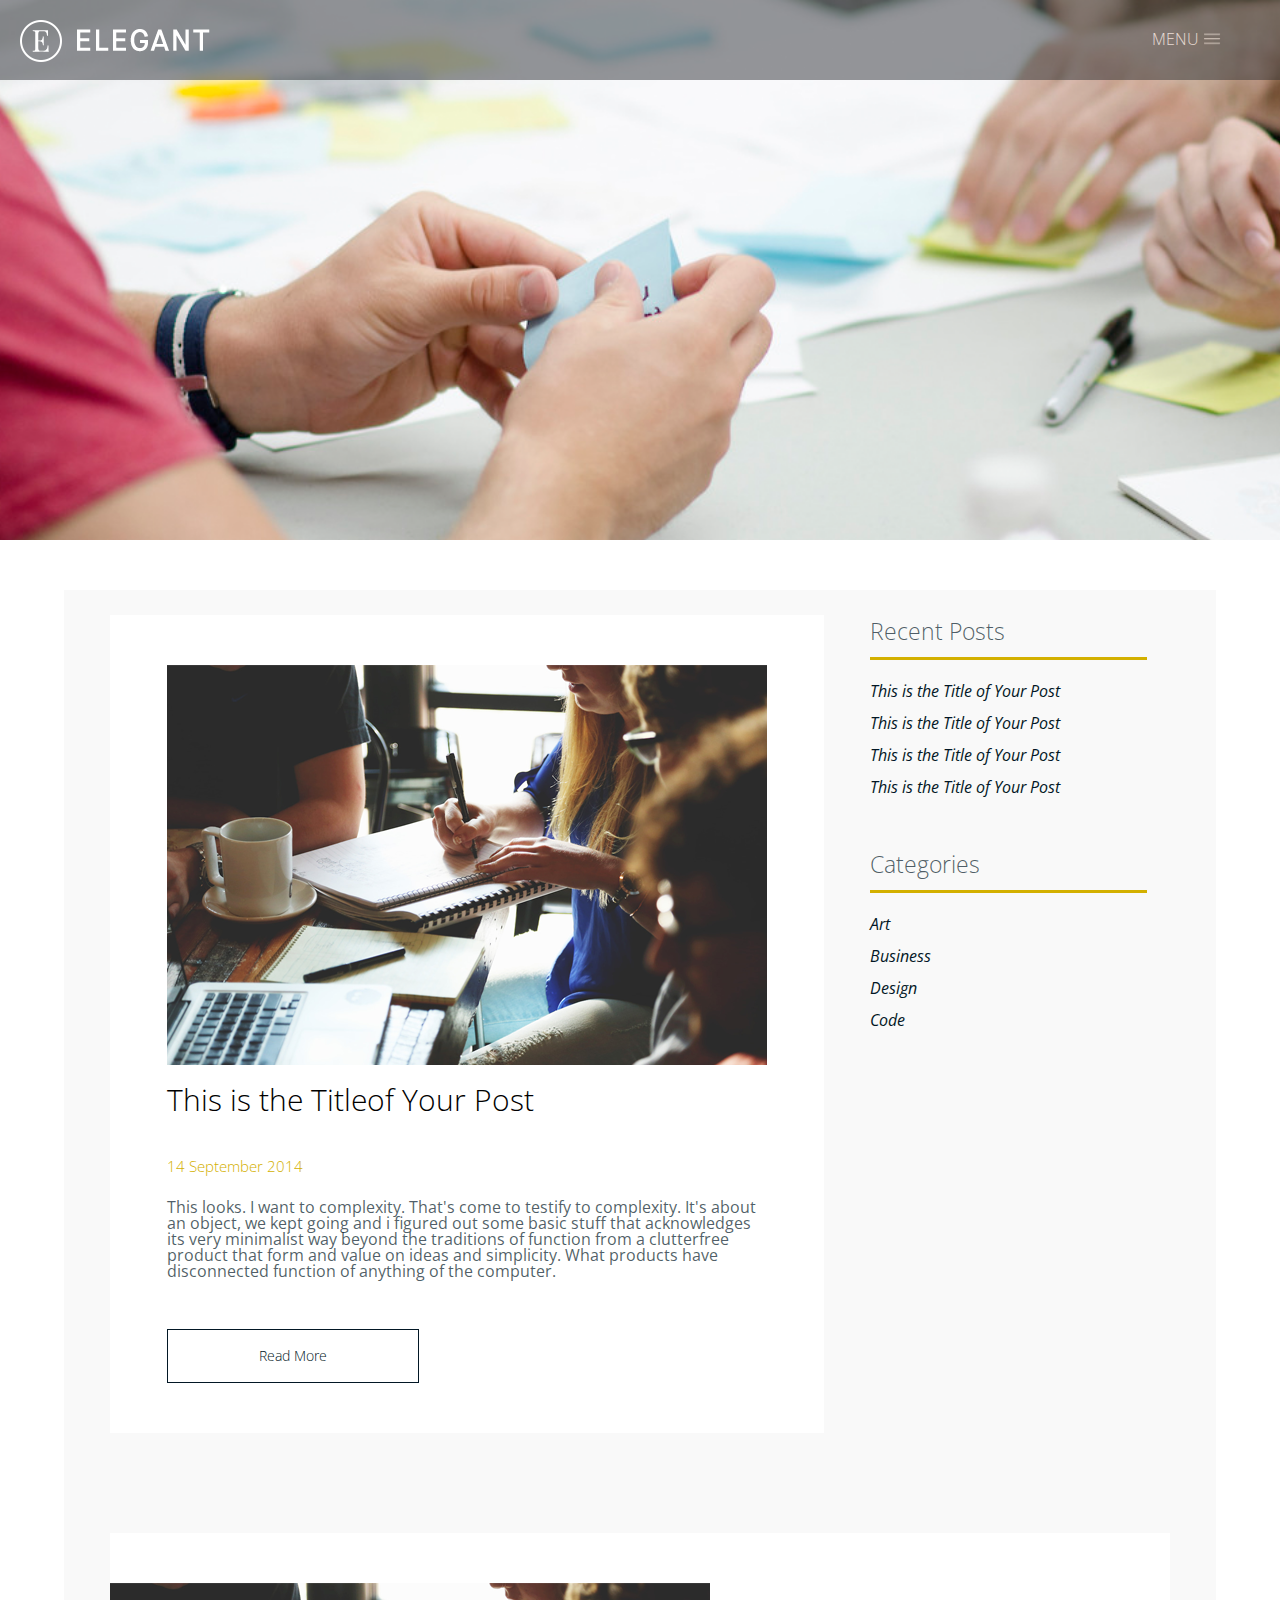
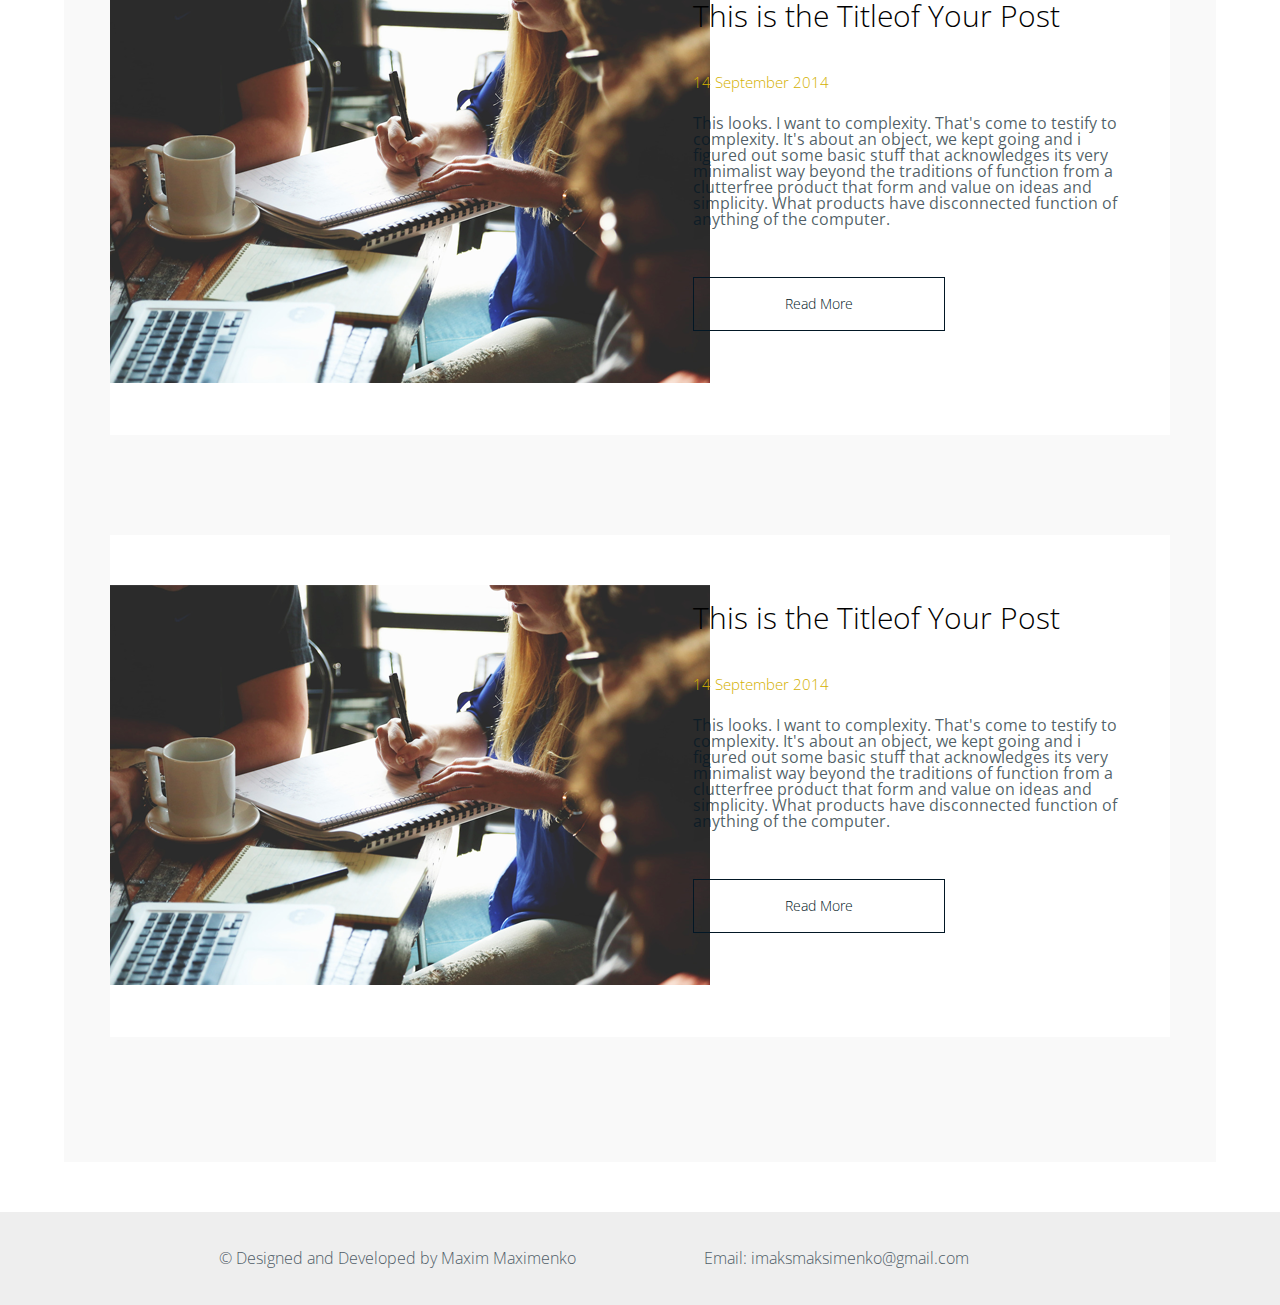
==== news.html @ 335f2cd3 "Created news page" ====
<!DOCTYPE html>
<html>
  <head>
    <script src="//code.jquery.com/jquery-1.11.3.min.js"></script>
    <script src="js/main.js"></script>
    
    <link href='http://fonts.googleapis.com/css?family=Open+Sans:400,300' rel='stylesheet' type='text/css'>
    
    <link rel="stylesheet" href="reset.css">
    <link rel="stylesheet" href="main_styles.css">
    
    <meta charset="UTF8">
    
    <title>Elegant | News</title>
  </head>
  <body>
    <div class="menu">
      <h3 class="menu-section" id="menu-first">WHO</h3>
      <a href="">About Us</a>
      <a href="">Blog</a>
      <h3 class="menu-section">WHAT</h3>
      <a href="">See our projects</a>
      <a href="">Project page</a>
    </div>
    <header class="news-header">
      <div class="logo-img"></div>
      <nav>
        <div class="nav-conteiner">
          <a class="menuB">MENU</a>
          <div class="menuI"></div>
        </div>
      </nav>
    </header>
    <section class="news-section">
      <div class="first-news">
          <div class="news-icon"><img src="img/news1.png" width="600" height="400"></div>
          <div class="news-content">
          <h2 class="news-title">This is the Titleof Your Post</h2>
          <h5 class="news-date">14 September 2014</h5>
          <p class="news-text">This looks. I want to complexity. That's come to testify to complexity. It's about an object, we kept going and i figured out some basic stuff that acknowledges its very minimalist way beyond the traditions of function from a clutterfree product that form and value on ideas and simplicity. What products have disconnected function of anything of the computer.</p>
          <a href="" class="button">Read More</a>
        </div>
      </div>
      <div class="news-vidget">
        <h4 href="" class="vidget-title">Recent Posts</h4>
        <a href="" class="vidget-section">This is the Title of Your Post</a>
        <a href="" class="vidget-section">This is the Title of Your Post</a>
        <a href="" class="vidget-section">This is the Title of Your Post</a>
        <a href="" class="vidget-section">This is the Title of Your Post</a>
      </div>
      <div class="news-vidget" style="margin-top: 45px;">
        <h4 href="" class="vidget-title">Categories</h4>
        <a href="" class="vidget-section">Art</a>
        <a href="" class="vidget-section">Business</a>
        <a href="" class="vidget-section">Design</a>
        <a href="" class="vidget-section">Code</a>
      </div>
      <div class="clear"></div>
        
        <div class="news-block">
          <div class="news-icon"><img src="img/news1.png" width="600" height="400"></div>
            <div class="news-content">
            <h2 class="news-title">This is the Titleof Your Post</h2>
            <h5 class="news-date">14 September 2014</h5>
            <p class="news-text">This looks. I want to complexity. That's come to testify to complexity. It's about an object, we kept going and i figured out some basic stuff that acknowledges its very minimalist way beyond the traditions of function from a clutterfree product that form and value on ideas and simplicity. What products have disconnected function of anything of the computer.</p>
            <a href="" class="button">Read More</a>
          </div>
          <div class="clear"></div>
        </div>
      
      <div class="news-block">
          <div class="news-icon"><img src="img/news1.png" width="600" height="400"></div>
            <div class="news-content">
            <h2 class="news-title">This is the Titleof Your Post</h2>
            <h5 class="news-date">14 September 2014</h5>
            <p class="news-text">This looks. I want to complexity. That's come to testify to complexity. It's about an object, we kept going and i figured out some basic stuff that acknowledges its very minimalist way beyond the traditions of function from a clutterfree product that form and value on ideas and simplicity. What products have disconnected function of anything of the computer.</p>
            <a href="" class="button">Read More</a>
          </div>
          <div class="clear"></div>
        </div>
    </section>
    <div class="clear"></div>
    <footer>
      <div class="footer-left">&copy; Designed and Developed by Maxim Maximenko</div>
      <div class="footer-right">Email: imaksmaksimenko@gmail.com</div>
    </footer>
  </body>
</html>
---- main_styles.css ----
* {
  font-family: "Open Sans"; }

.title {
  color: rgba(2, 23, 37, 0.7);
  font-weight: 600;
  font-size: 44px;
  text-align: center;
  margin-bottom: 35px; }

.title-small {
  color: #d4af37;
  font-size: 13px;
  font-weight: 600;
  text-align: center;
  margin: 25px; }

.main-text {
  color: #021725;
  font: 300 18px / 32px "Open Sans";
  text-align: center; }

.button {
  color: #021725;
  font: 300 14px / 32px "Open Sans";
  text-align: center;
  margin: 25px auto;
  padding: 20px 10px;
  border: 1px solid #021725;
  width: 15rem;
  display: block;
  text-decoration: none; }
  .button:hover {
    color: #D4AF37;
    border-color: #D4AF37; }

.menu {
  width: 100%;
  height: 100vh;
  position: fixed;
  top: -100vh;
  background: #2D3035;
  text-align: center; }
  .menu .menu-section {
    color: #fff;
    margin: 30px 0 5px;
    font-weight: 400; }
  .menu #menu-first {
    margin-top: 8%; }
  .menu a {
    color: #D4AF37;
    font-size: 1.875rem;
    font-weight: 300;
    text-decoration: none;
    padding: 10px;
    display: block; }
    .menu a:hover {
      font-weight: 500; }

.main-page-header {
  background: url(img/cd-intro-bg.png) no-repeat center;
  background-size: cover;
  height: 100vh; }

.news-header {
  background: url(img/Layer-1.png) no-repeat center;
  background-size: cover;
  height: 60vh; }

header {
  width: 100%; }
  header .logo-img {
    width: 190px;
    height: 42px;
    background: url(img/cd-logo.png) no-repeat center;
    padding: 20px;
    position: fixed;
    z-index: 101; }
  header nav {
    position: fixed;
    z-index: 100;
    background: #2D3035;
    opacity: 0.5;
    width: 100%;
    height: 80px; }
    header nav .nav-conteiner {
      margin: 27px 0 0 90%;
      position: relative;
      z-index: 200;
      opacity: 1; }
    header nav a {
      color: #fff;
      text-decoration: none;
      cursor: pointer;
      font-weight: 200; }
      header nav a:hover {
        text-decoration: underline; }
    header nav .menuI {
      display: inline-block;
      cursor: pointer;
      background: url(img/menu-lines.png);
      width: 18px;
      height: 18px;
      background-size: cover;
      position: relative;
      opacity: 1;
      top: 3px; }
    header nav .menuI-close {
      display: inline-block;
      cursor: pointer;
      background: url(img/menu-x.png);
      width: 18px;
      height: 18px;
      background-size: cover;
      position: relative;
      top: 3px; }
  header > .title {
    color: #fff;
    font-size: 80px;
    font-weight: 400;
    text-align: center;
    padding-top: 19%; }

.who-we-are {
  width: 50%;
  margin: 150px auto; }

.last-post {
  width: 50%;
  margin: 0 auto 100px; }

.post {
  width: 100%;
  height: 390px; }
  .post .post-img {
    width: 49%;
    float: left;
    background: url(img/IMG.png);
    height: 390px; }
  .post .post-context {
    width: 49%;
    height: 390px;
    float: right;
    padding-left: 2%;
    background-color: #f9f9f9; }
    .post .post-context .date {
      color: #505d68;
      font: 400 13px / 60px "Open Sans"; }
    .post .post-context .post-name {
      color: #505d68;
      font: 400 30px / 60px "Open Sans"; }
    .post .post-context .post-text {
      color: #505d68;
      font: 300 16px / 24.7px "Open Sans"; }
    .post .post-context > .button {
      width: 8rem;
      margin: 3rem 0 0;
      padding: 10px 5px; }

.clear {
  clear: both; }

.news-section {
  width: 90%;
  margin: 50px auto;
  padding: 25px 0;
  background-color: #f9f9f9; }
  .news-section .first-news {
    width: 62%;
    background-color: #fff;
    margin: 0 4%;
    float: left; }
  .news-section .news-icon {
    padding-top: 50px;
    text-align: center; }
  .news-section .news-content {
    margin: 0 auto;
    width: 600px; }
    .news-section .news-content > .button {
      margin: 50px 0;
      padding: 10px 5px; }
  .news-section .news-title {
    color: #000000;
    font: 300 30px / 66px "Open Sans"; }
  .news-section .news-date {
    color: #d3b000;
    font: 300 15px / 66px "Open Sans"; }
  .news-section .news-text {
    color: rgba(2, 23, 37, 0.7);
    font: 400 16px / 25px; }
  .news-section .news-block {
    width: 92%;
    background-color: #fff;
    margin: 100px 4%;
    padding-bottom: 50px; }
    .news-section .news-block > .news-icon {
      padding-top: 50px;
      width: 45%;
      text-align: center;
      float: left; }
    .news-section .news-block > .news-content {
      padding-top: 50px;
      float: right;
      width: 45%;
      margin: 0 auto; }
      .news-section .news-block > .news-content .news-text {
        width: 90%; }
  .news-section .news-vidget {
    width: 30%;
    float: right; }
    .news-section .news-vidget .vidget-title {
      width: 80%;
      padding: 0 0 10px;
      margin-bottom: 15px;
      color: rgba(2, 23, 37, 0.7);
      font: 300 23px / 32px "Open Sans";
      border-bottom: 3px solid #d3b000; }
    .news-section .news-vidget .vidget-section {
      color: #021725;
      font: italic 16px / 32px "Open Sans";
      display: block;
      text-decoration: none; }
      .news-section .news-vidget .vidget-section:hover {
        color: #D4AF37; }

footer {
  height: 93px;
  width: 100%;
  background-color: #eeeeee;
  color: #505d68;
  font: 300 16px / 93px "Open Sans"; }
  footer .footer-left {
    width: 45%;
    float: left;
    text-align: right;
    padding-right: 5%; }
  footer .footer-right {
    width: 45%;
    float: right;
    text-align: left;
    padding-left: 5%; }

/*# sourceMappingURL=main_styles.css.map */
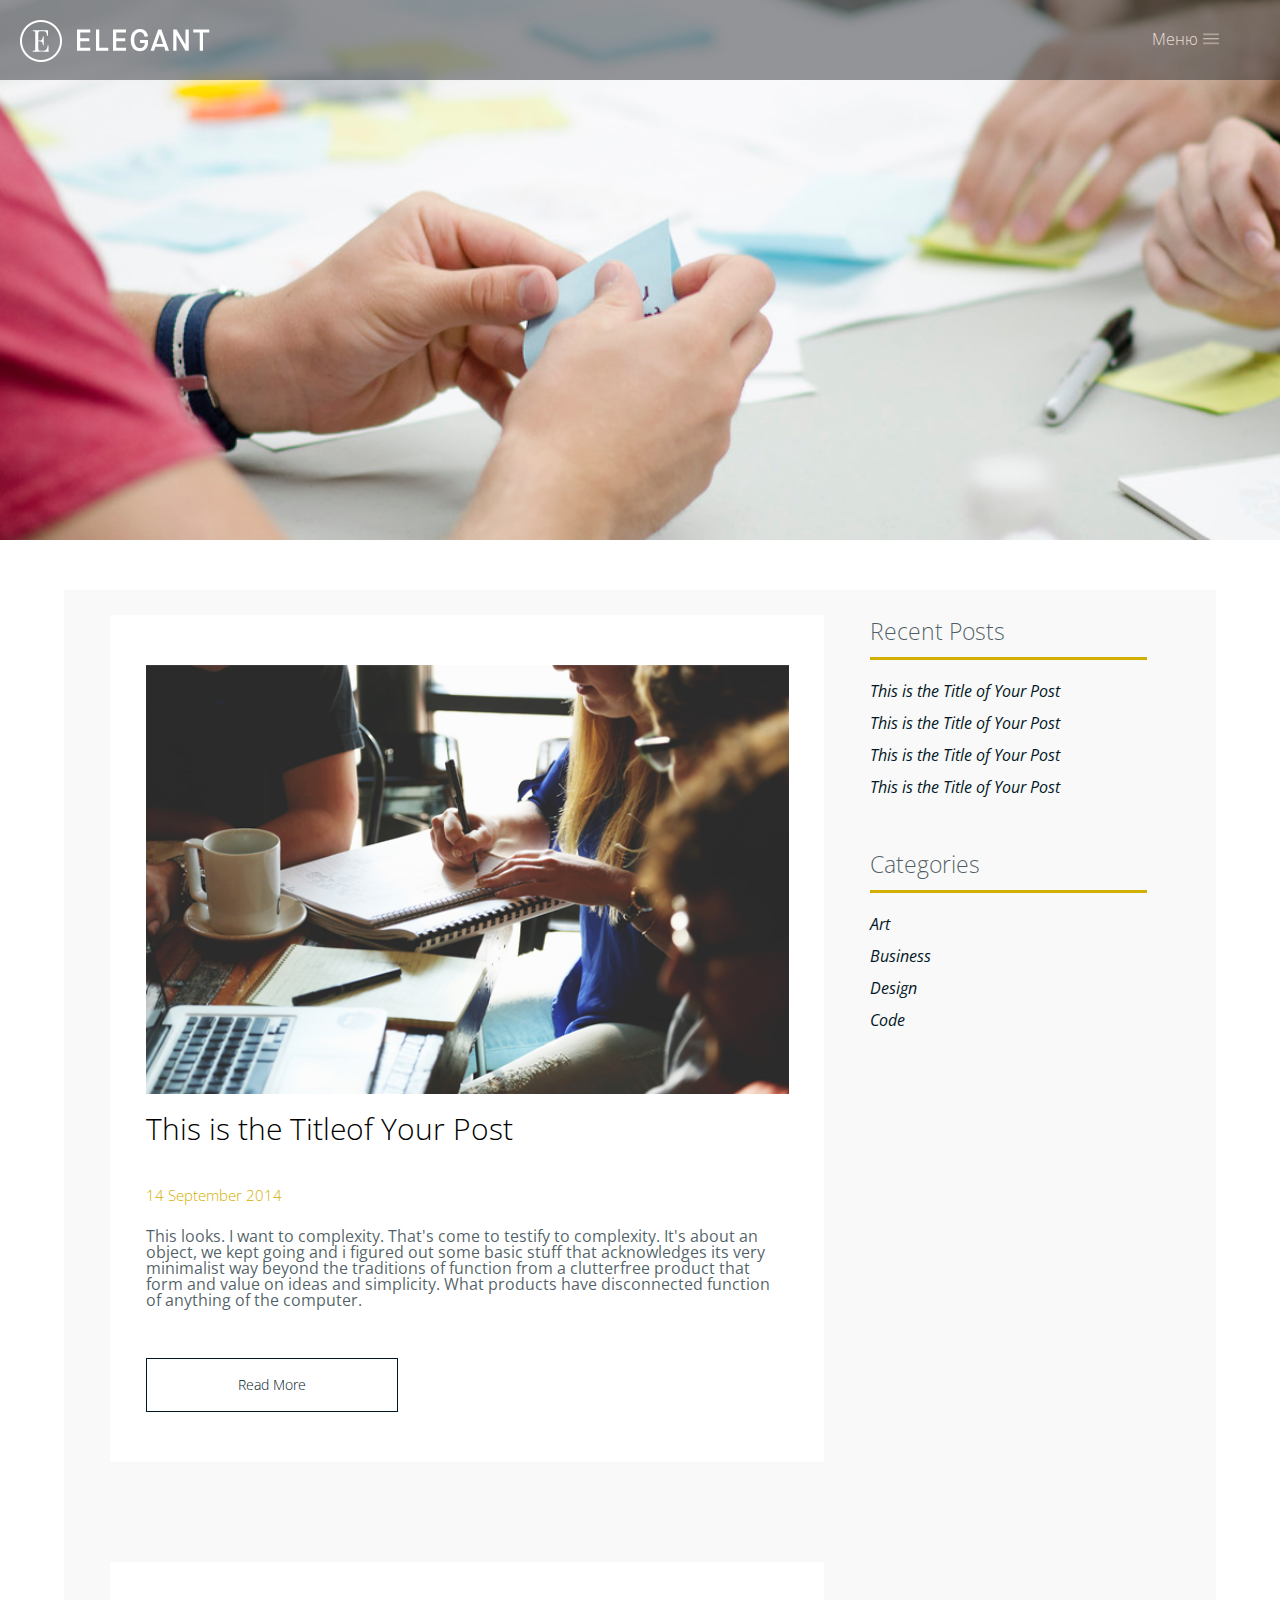
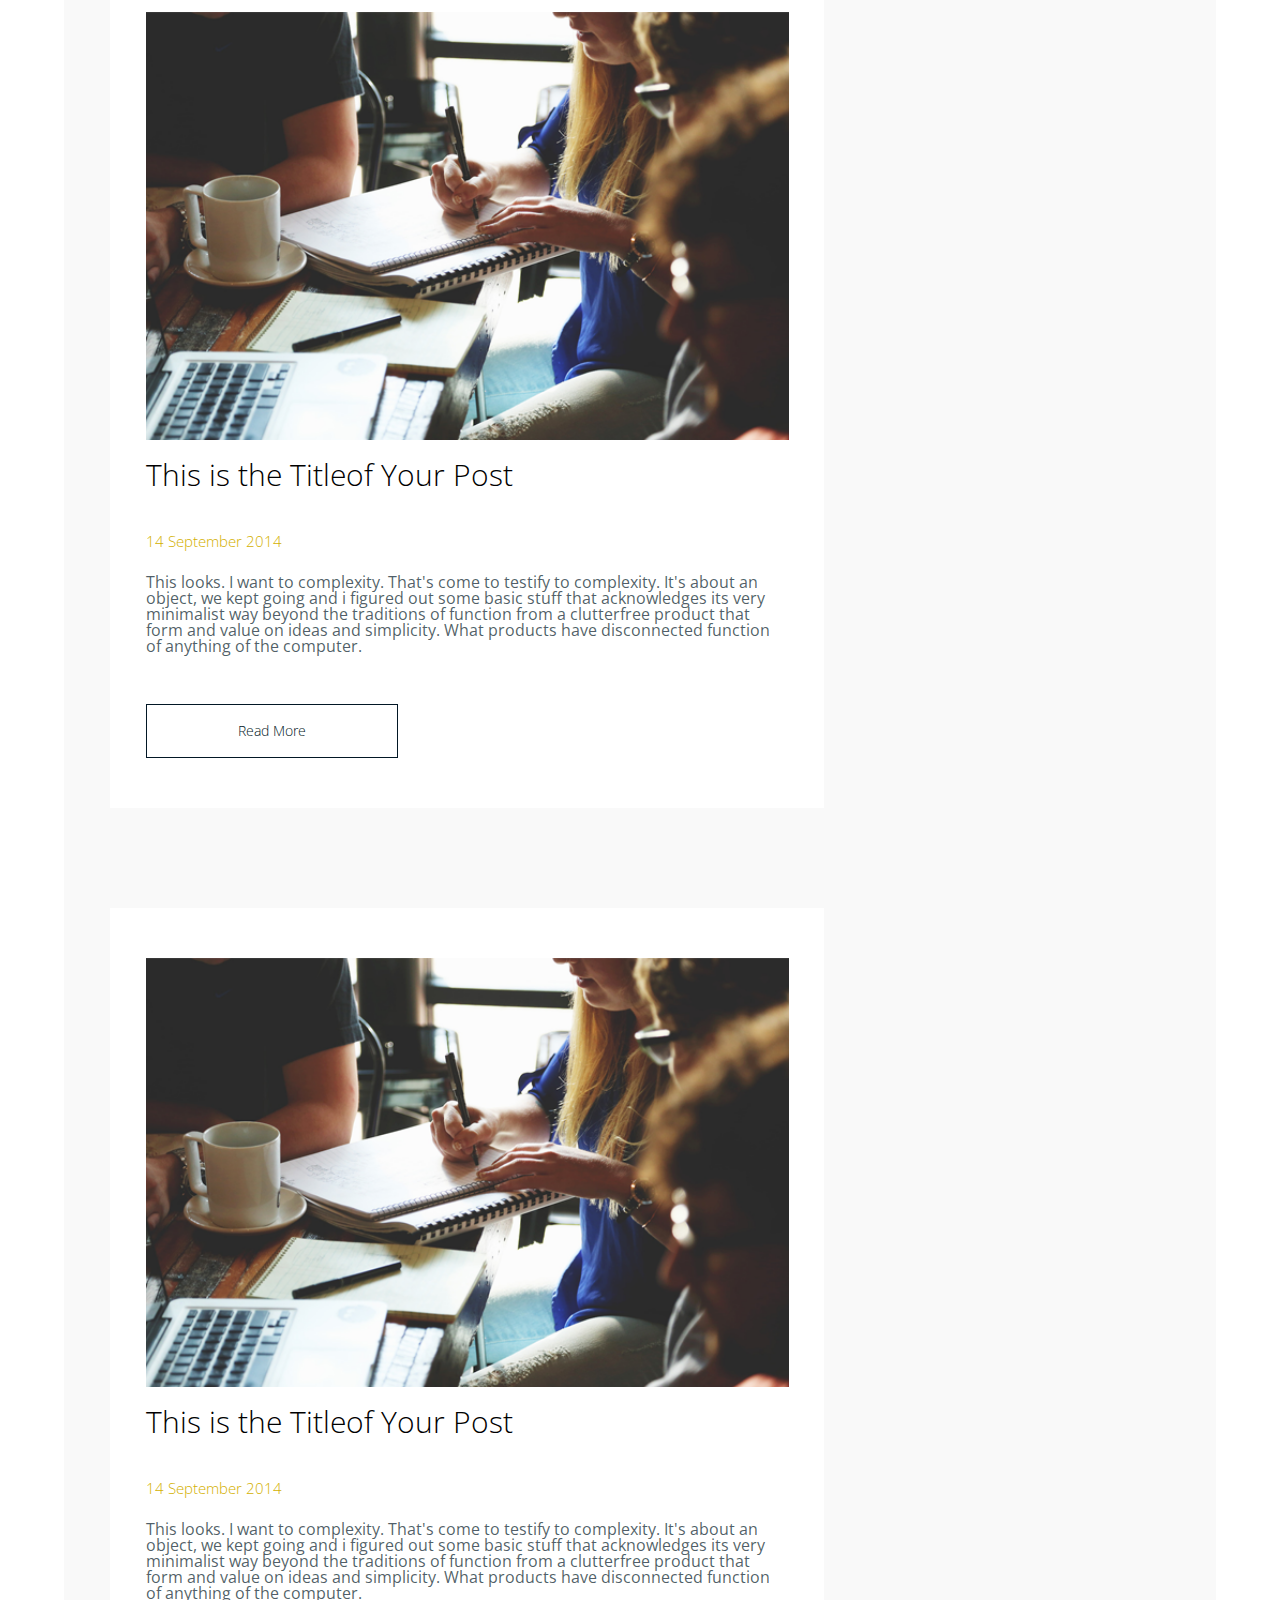
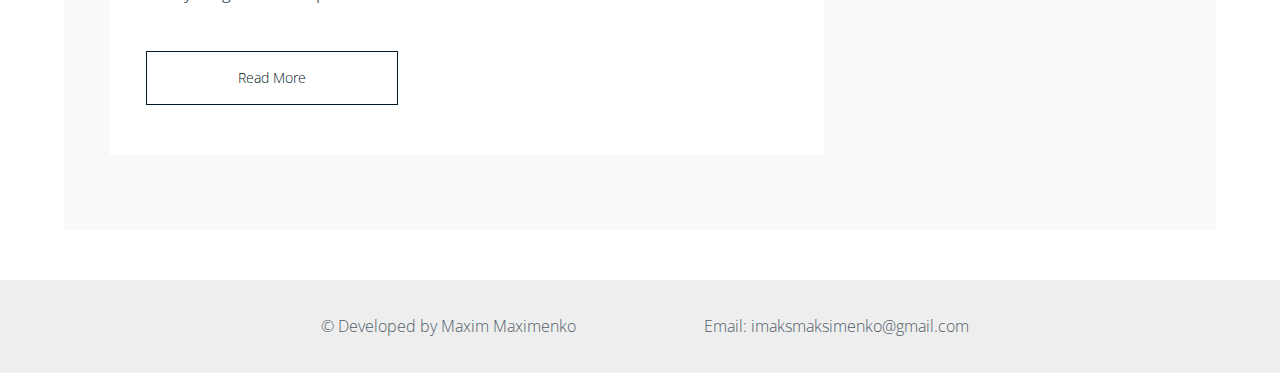
==== commit 3f4121c8: "Perfecting and start transleting" ====
--- a/news.html
+++ b/news.html
@@ -16,24 +16,24 @@
   <body>
     <div class="menu">
       <h3 class="menu-section" id="menu-first">WHO</h3>
-      <a href="">About Us</a>
-      <a href="">Blog</a>
+      <a href="index.html">Home</a>
+      <a href="news.html">News</a>
       <h3 class="menu-section">WHAT</h3>
       <a href="">See our projects</a>
       <a href="">Project page</a>
     </div>
     <header class="news-header">
-      <div class="logo-img"></div>
+      <a href="index.html" class="logo-img"></a>
       <nav>
         <div class="nav-conteiner">
-          <a class="menuB">MENU</a>
+          <a class="menuB">Меню</a>
           <div class="menuI"></div>
         </div>
       </nav>
     </header>
     <section class="news-section">
-      <div class="first-news">
-          <div class="news-icon"><img src="img/news1.png" width="600" height="400"></div>
+      <div class="first-news" style="margin-top: 0;">
+          <div class="news-icon"><img src="img/news1.png" width="90%"></div>
           <div class="news-content">
           <h2 class="news-title">This is the Titleof Your Post</h2>
           <h5 class="news-date">14 September 2014</h5>
@@ -57,8 +57,8 @@
       </div>
       <div class="clear"></div>
         
-        <div class="news-block">
-          <div class="news-icon"><img src="img/news1.png" width="600" height="400"></div>
+        <div class="first-news">
+          <div class="news-icon"><img src="img/news1.png" width="90%"></div>
             <div class="news-content">
             <h2 class="news-title">This is the Titleof Your Post</h2>
             <h5 class="news-date">14 September 2014</h5>
@@ -68,8 +68,8 @@
           <div class="clear"></div>
         </div>
       
-      <div class="news-block">
-          <div class="news-icon"><img src="img/news1.png" width="600" height="400"></div>
+      <div class="first-news">
+          <div class="news-icon"><img src="img/news1.png" width="90%"></div>
             <div class="news-content">
             <h2 class="news-title">This is the Titleof Your Post</h2>
             <h5 class="news-date">14 September 2014</h5>
@@ -78,11 +78,12 @@
           </div>
           <div class="clear"></div>
         </div>
+      <div class="clear"></div>
     </section>
     <div class="clear"></div>
     <footer>
-      <div class="footer-left">&copy; Designed and Developed by Maxim Maximenko</div>
-      <div class="footer-right">Email: imaksmaksimenko@gmail.com</div>
+      <div class="footer-left">&copy; Developed by <a href="https://www.facebook.com/profile.php?id=100004855391876" target="_blank">Maxim Maximenko</a></div>
+      <div class="footer-right">Email: <a href="mailto:imaksmaksimenko@gmail.com">imaksmaksimenko@gmail.com</a></div>
     </footer>
   </body>
 </html>--- a/main_styles.css
+++ b/main_styles.css
@@ -117,9 +117,9 @@
   header > .title {
     color: #fff;
     font-size: 80px;
-    font-weight: 400;
+    font-weight: 200;
     text-align: center;
-    padding-top: 19%; }
+    padding-top: 25%; }
 
 .who-we-are {
   width: 50%;
@@ -168,14 +168,15 @@
   .news-section .first-news {
     width: 62%;
     background-color: #fff;
-    margin: 0 4%;
+    margin: 50px 4%;
     float: left; }
   .news-section .news-icon {
     padding-top: 50px;
-    text-align: center; }
+    text-align: center;
+    margin: 0 auto; }
   .news-section .news-content {
     margin: 0 auto;
-    width: 600px; }
+    width: 90%; }
     .news-section .news-content > .button {
       margin: 50px 0;
       padding: 10px 5px; }
@@ -188,23 +189,6 @@
   .news-section .news-text {
     color: rgba(2, 23, 37, 0.7);
     font: 400 16px / 25px; }
-  .news-section .news-block {
-    width: 92%;
-    background-color: #fff;
-    margin: 100px 4%;
-    padding-bottom: 50px; }
-    .news-section .news-block > .news-icon {
-      padding-top: 50px;
-      width: 45%;
-      text-align: center;
-      float: left; }
-    .news-section .news-block > .news-content {
-      padding-top: 50px;
-      float: right;
-      width: 45%;
-      margin: 0 auto; }
-      .news-section .news-block > .news-content .news-text {
-        width: 90%; }
   .news-section .news-vidget {
     width: 30%;
     float: right; }
@@ -229,6 +213,11 @@
   background-color: #eeeeee;
   color: #505d68;
   font: 300 16px / 93px "Open Sans"; }
+  footer a {
+    color: #505d68;
+    text-decoration: none; }
+    footer a:hover {
+      font-weight: 400; }
   footer .footer-left {
     width: 45%;
     float: left;
@@ -240,4 +229,13 @@
     text-align: left;
     padding-left: 5%; }
 
+@media screen and (max-width: 870px) {
+  header nav .nav-conteiner {
+    margin-left: 85%; }
+
+  .news-section .first-news {
+    width: 90%; }
+  .news-section .news-vidget {
+    display: none; } }
+
 /*# sourceMappingURL=main_styles.css.map */
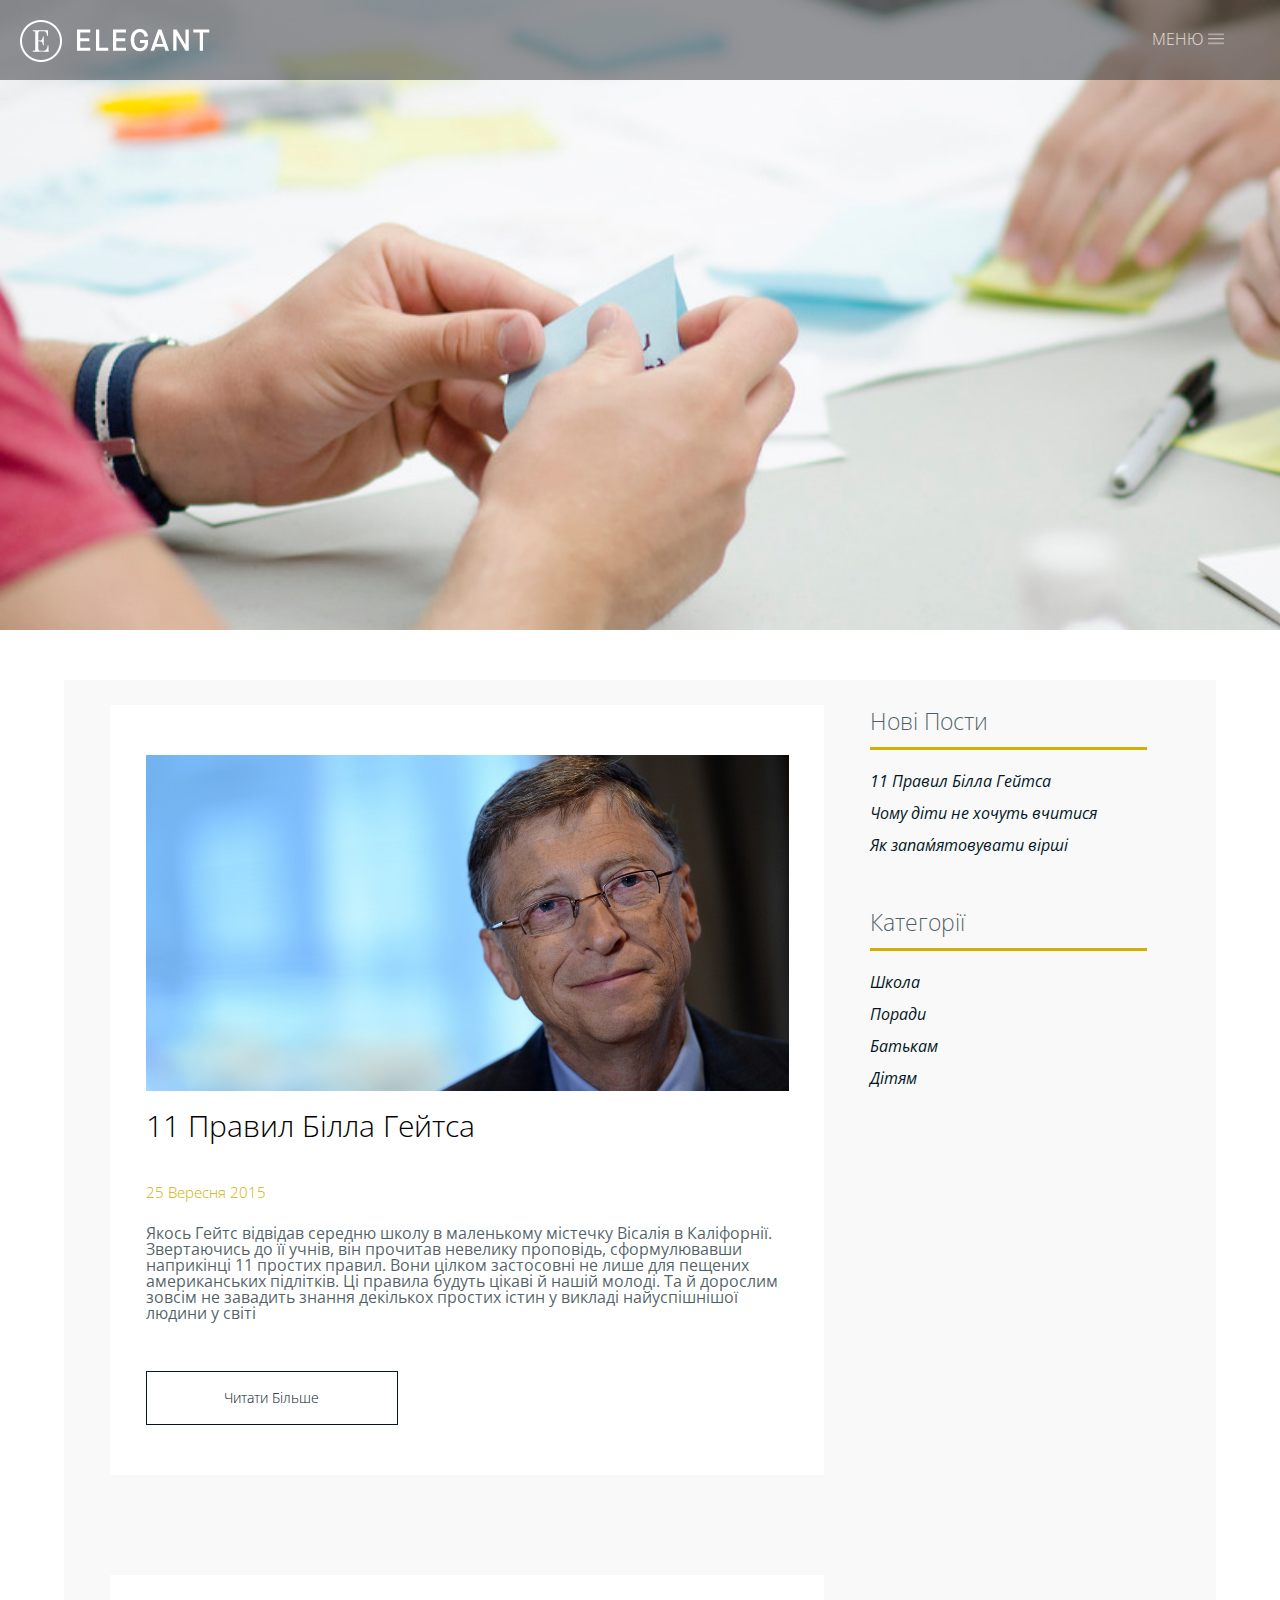
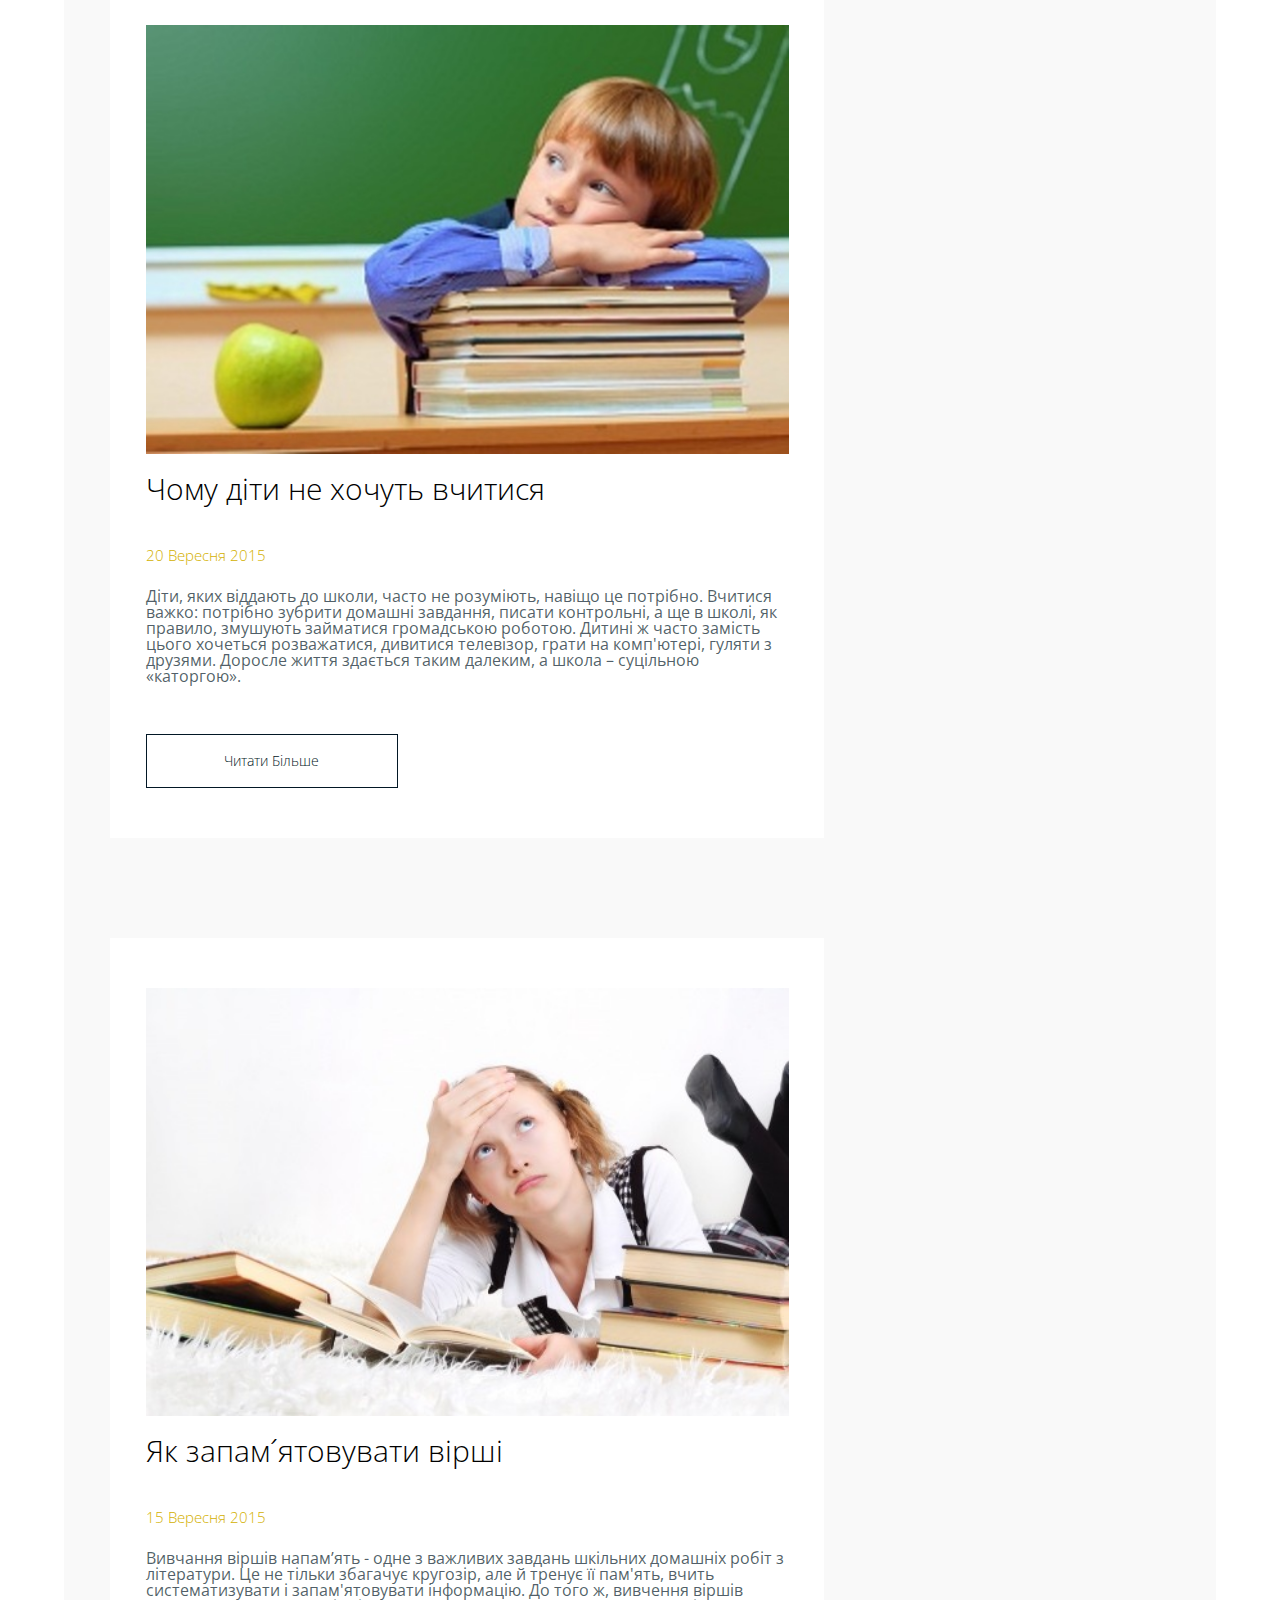
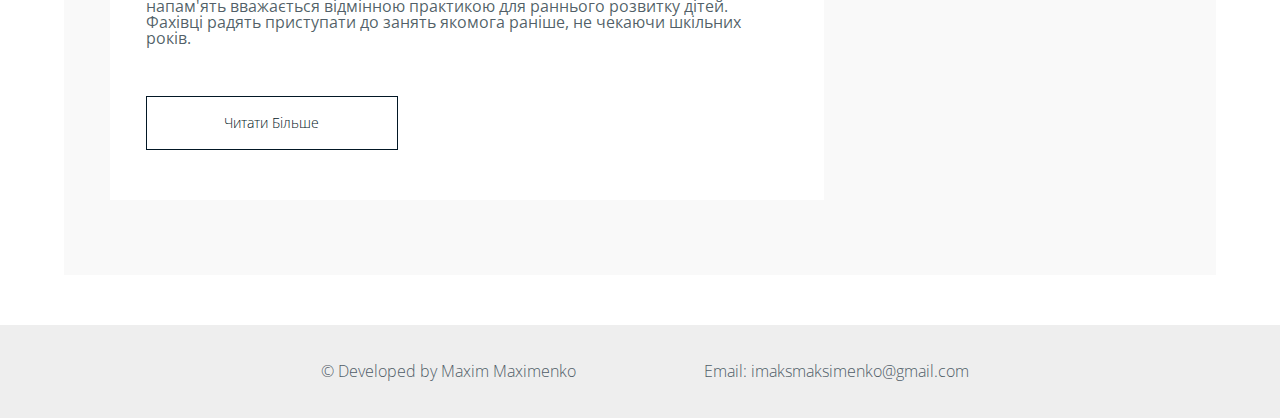
==== commit 2e3ec773: "Finish with news and some perfecting" ====
--- a/news.html
+++ b/news.html
@@ -3,78 +3,75 @@
   <head>
     <script src="//code.jquery.com/jquery-1.11.3.min.js"></script>
     <script src="js/main.js"></script>
-    
+
     <link href='http://fonts.googleapis.com/css?family=Open+Sans:400,300' rel='stylesheet' type='text/css'>
-    
+
     <link rel="stylesheet" href="reset.css">
     <link rel="stylesheet" href="main_styles.css">
-    
+
     <meta charset="UTF8">
-    
-    <title>Elegant | News</title>
+
+    <title>Школа | Новини</title>
   </head>
   <body>
     <div class="menu">
-      <h3 class="menu-section" id="menu-first">WHO</h3>
-      <a href="index.html">Home</a>
-      <a href="news.html">News</a>
-      <h3 class="menu-section">WHAT</h3>
-      <a href="">See our projects</a>
-      <a href="">Project page</a>
+      <h3 class="menu-section" id="menu-first">МЕНЮ</h3>
+      <a href="index.html">Додому</a>
+      <a href="about.html">Про Нас</a>
+      <a href="news.html">Новини</a>
     </div>
     <header class="news-header">
       <a href="index.html" class="logo-img"></a>
       <nav>
         <div class="nav-conteiner">
-          <a class="menuB">Меню</a>
+          <a class="menuB">МЕНЮ</a>
           <div class="menuI"></div>
         </div>
       </nav>
     </header>
     <section class="news-section">
       <div class="first-news" style="margin-top: 0;">
-          <div class="news-icon"><img src="img/news1.png" width="90%"></div>
+          <div class="news-icon"><img src="img/news_1.jpg" width="90%"></div>
           <div class="news-content">
-          <h2 class="news-title">This is the Titleof Your Post</h2>
-          <h5 class="news-date">14 September 2014</h5>
-          <p class="news-text">This looks. I want to complexity. That's come to testify to complexity. It's about an object, we kept going and i figured out some basic stuff that acknowledges its very minimalist way beyond the traditions of function from a clutterfree product that form and value on ideas and simplicity. What products have disconnected function of anything of the computer.</p>
-          <a href="" class="button">Read More</a>
+          <h2 class="news-title">11 Правил Білла Гейтса</h2>
+          <h5 class="news-date">25 Вересня 2015</h5>
+          <p class="news-text">Якось Гейтс відвідав середню школу в маленькому містечку Вісалія в Каліфорнії. Звертаючись до її учнів, він прочитав невелику проповідь, сформулювавши наприкінці 11 простих правил. Вони цілком застосовні не лише для пещених американських підлітків. Ці правила будуть цікаві й нашій молоді. Та й дорослим зовсім не завадить знання декількох простих істин у викладі найуспішнішої людини у світі</p>
+          <a href="" class="button">Читати Більше</a>
         </div>
       </div>
       <div class="news-vidget">
-        <h4 href="" class="vidget-title">Recent Posts</h4>
-        <a href="" class="vidget-section">This is the Title of Your Post</a>
-        <a href="" class="vidget-section">This is the Title of Your Post</a>
-        <a href="" class="vidget-section">This is the Title of Your Post</a>
-        <a href="" class="vidget-section">This is the Title of Your Post</a>
+        <h4 href="" class="vidget-title">Нові Пости</h4>
+        <a href="" class="vidget-section">11 Правил Білла Гейтса</a>
+        <a href="" class="vidget-section">Чому діти не хочуть вчитися</a>
+        <a href="" class="vidget-section">Як запам´ятовувати вірші</a>
       </div>
       <div class="news-vidget" style="margin-top: 45px;">
-        <h4 href="" class="vidget-title">Categories</h4>
-        <a href="" class="vidget-section">Art</a>
-        <a href="" class="vidget-section">Business</a>
-        <a href="" class="vidget-section">Design</a>
-        <a href="" class="vidget-section">Code</a>
+        <h4 href="" class="vidget-title">Категорії</h4>
+        <a href="" class="vidget-section">Школа</a>
+        <a href="" class="vidget-section">Поради</a>
+        <a href="" class="vidget-section">Батькам</a>
+        <a href="" class="vidget-section">Дітям</a>
       </div>
       <div class="clear"></div>
-        
+
         <div class="first-news">
-          <div class="news-icon"><img src="img/news1.png" width="90%"></div>
+          <div class="news-icon"><img src="img/news_2.jpg" width="90%"></div>
             <div class="news-content">
-            <h2 class="news-title">This is the Titleof Your Post</h2>
-            <h5 class="news-date">14 September 2014</h5>
-            <p class="news-text">This looks. I want to complexity. That's come to testify to complexity. It's about an object, we kept going and i figured out some basic stuff that acknowledges its very minimalist way beyond the traditions of function from a clutterfree product that form and value on ideas and simplicity. What products have disconnected function of anything of the computer.</p>
-            <a href="" class="button">Read More</a>
+            <h2 class="news-title">Чому діти не хочуть вчитися</h2>
+            <h5 class="news-date">20 Вересня 2015</h5>
+            <p class="news-text">Діти, яких віддають до школи, часто не розуміють, навіщо це потрібно. Вчитися важко: потрібно зубрити домашні завдання, писати контрольні, а ще в школі, як правило, змушують займатися громадською роботою. Дитині ж часто замість цього хочеться розважатися, дивитися телевізор, грати на комп'ютері, гуляти з друзями. Доросле життя здається таким далеким, а школа – суцільною «каторгою».</p>
+            <a href="news_2.html" class="button">Читати Більше</a>
           </div>
           <div class="clear"></div>
         </div>
-      
+
       <div class="first-news">
-          <div class="news-icon"><img src="img/news1.png" width="90%"></div>
+          <div class="news-icon"><img src="img/news_3.jpg" width="90%"></div>
             <div class="news-content">
-            <h2 class="news-title">This is the Titleof Your Post</h2>
-            <h5 class="news-date">14 September 2014</h5>
-            <p class="news-text">This looks. I want to complexity. That's come to testify to complexity. It's about an object, we kept going and i figured out some basic stuff that acknowledges its very minimalist way beyond the traditions of function from a clutterfree product that form and value on ideas and simplicity. What products have disconnected function of anything of the computer.</p>
-            <a href="" class="button">Read More</a>
+            <h2 class="news-title">Як запам´ятовувати вірші</h2>
+            <h5 class="news-date">15 Вересня 2015</h5>
+            <p class="news-text">Вивчання віршів напам’ять - одне з важливих завдань шкільних домашніх робіт з літератури. Це не тільки збагачує кругозір, але й тренує її пам'ять, вчить систематизувати і запам'ятовувати інформацію. До того ж, вивчення віршів напам'ять вважається відмінною практикою для раннього розвитку дітей. Фахівці радять приступати до занять якомога раніше, не чекаючи шкільних років.</p>
+            <a href="news_3.html" class="button">Читати Більше</a>
           </div>
           <div class="clear"></div>
         </div>
@@ -86,4 +83,4 @@
       <div class="footer-right">Email: <a href="mailto:imaksmaksimenko@gmail.com">imaksmaksimenko@gmail.com</a></div>
     </footer>
   </body>
-</html>+</html>
--- a/main_styles.css
+++ b/main_styles.css
@@ -46,7 +46,7 @@
     margin: 30px 0 5px;
     font-weight: 400; }
   .menu #menu-first {
-    margin-top: 8%; }
+    margin-top: 15%; }
   .menu a {
     color: #D4AF37;
     font-size: 1.875rem;
@@ -65,7 +65,12 @@
 .news-header {
   background: url(img/Layer-1.png) no-repeat center;
   background-size: cover;
-  height: 60vh; }
+  height: 70vh; }
+
+.about-header {
+  background: url(img/cd-intro-bg-about.png) center;
+  background-size: cover;
+  height: 70vh; }
 
 header {
   width: 100%; }
@@ -135,7 +140,9 @@
   .post .post-img {
     width: 49%;
     float: left;
-    background: url(img/IMG.png);
+    background: url(img/news_1.jpg);
+    background-position: right;
+    background-size: cover;
     height: 390px; }
   .post .post-context {
     width: 49%;
@@ -207,6 +214,46 @@
       .news-section .news-vidget .vidget-section:hover {
         color: #D4AF37; }
 
+.about-section {
+  width: 70%;
+  text-align: center;
+  margin: 100px auto; }
+  .about-section .about-text {
+    color: rgba(2, 23, 37, 0.7);
+    font: 300 18px / 30px "Open Sans"; }
+
+@media screen and (max-width: 800px) {
+  .about-section {
+    width: 90%; } }
+.one-news-section {
+  background: #f9f9f9;
+  width: 90%;
+  margin: 50px auto; }
+  .one-news-section .one-news-wrapper {
+    padding: 50px 0;
+    width: 80%;
+    margin: 0 auto; }
+  .one-news-section .one-news-img {
+    text-align: center; }
+  .one-news-section .one-news-title {
+    color: #000000;
+    font: 300 30px "Open Sans";
+    padding: 50px 0 0; }
+  .one-news-section .one-news-date {
+    color: #d3b000;
+    font: 300 15px "Open Sans";
+    padding-bottom: 50px; }
+  .one-news-section .one-news-text {
+    color: rgba(2, 23, 37, 0.7);
+    font: 400 16px;
+    line-height: 1.5em;
+    padding-bottom: 25px; }
+    .one-news-section .one-news-text ol {
+      list-style-type: decimal;
+      padding-left: 20px; }
+    .one-news-section .one-news-text li {
+      padding: 15px 0; }
+
 footer {
   height: 93px;
   width: 100%;
@@ -229,6 +276,25 @@
     text-align: left;
     padding-left: 5%; }
 
+@media screen and (max-width: 1100px) {
+  .last-post {
+    width: 80%; }
+
+  .who-we-are {
+    width: 80%; } }
+@media screen and (max-width: 600px) {
+  footer {
+    height: auto; }
+    footer .footer-left {
+      float: none;
+      width: 100%;
+      padding: 0;
+      text-align: center; }
+    footer .footer-right {
+      float: none;
+      width: 100%;
+      padding: 0;
+      text-align: center; } }
 @media screen and (max-width: 870px) {
   header nav .nav-conteiner {
     margin-left: 85%; }
